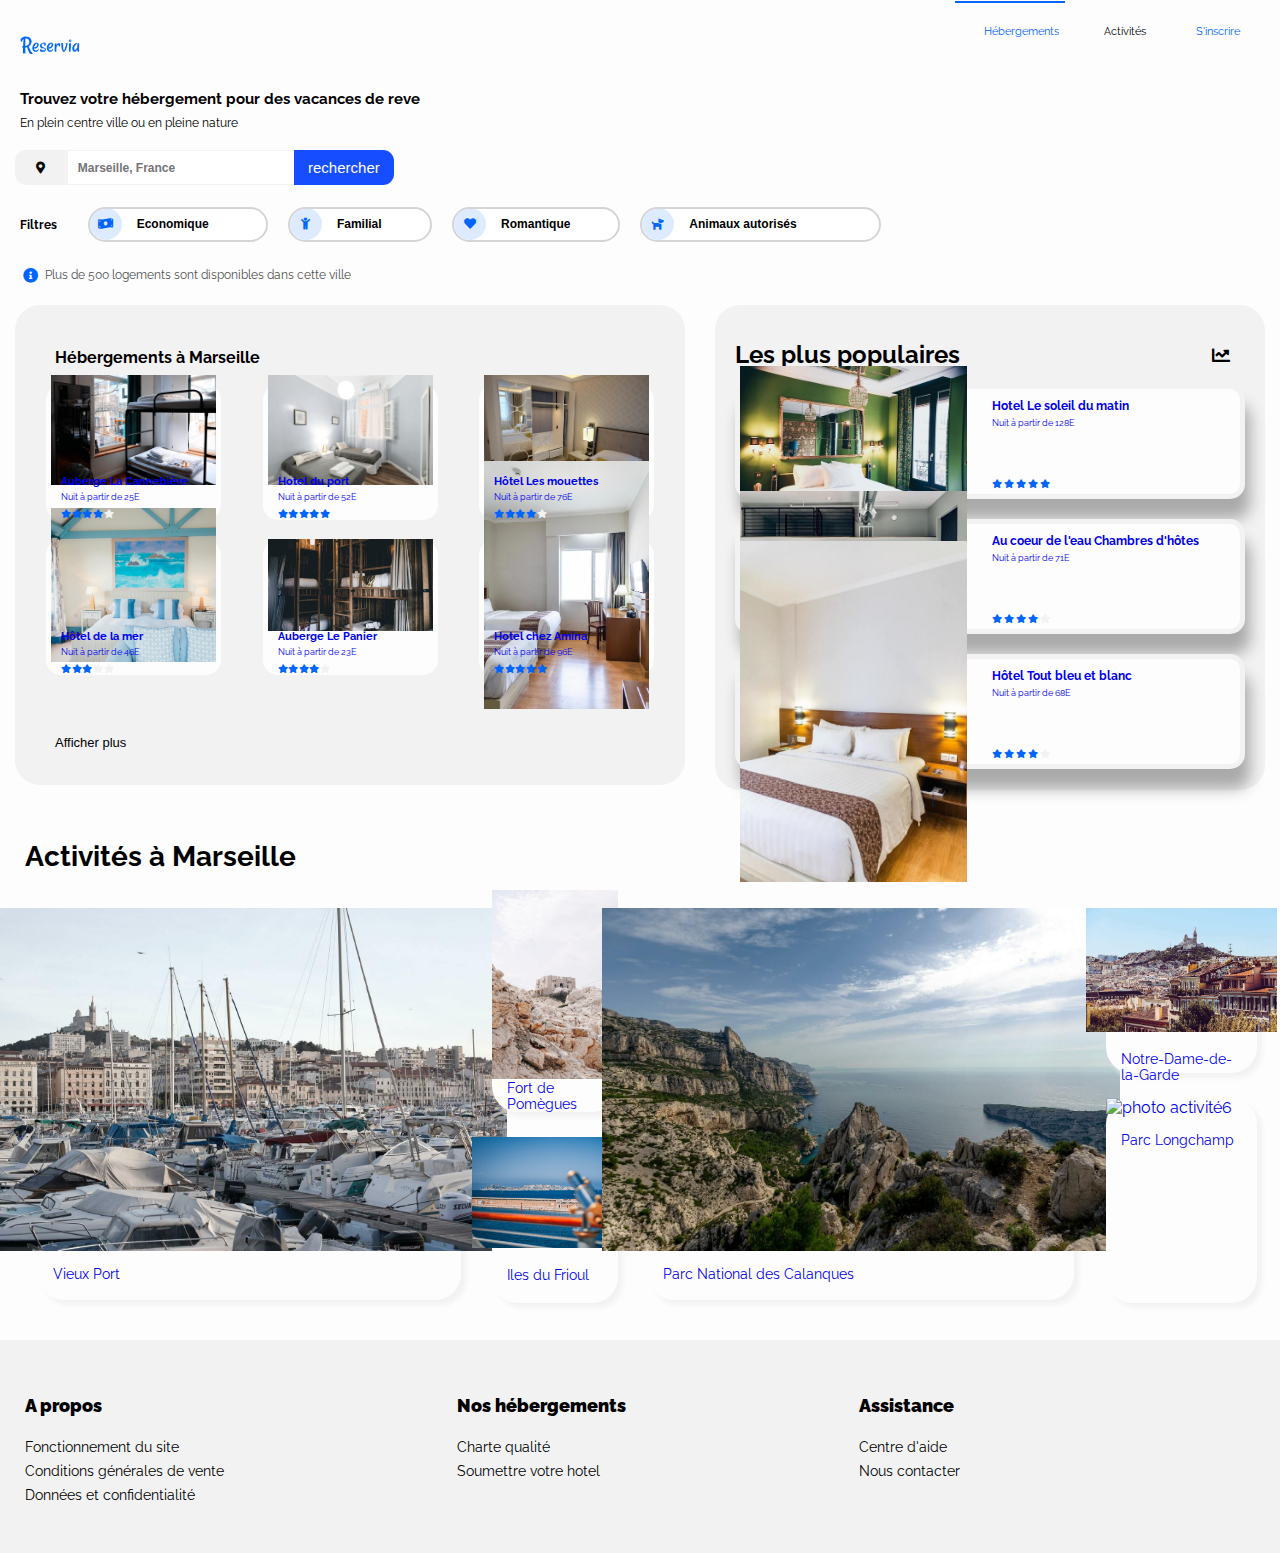
==== index.html @ 6c0f7eff "hebergementweb v2" ====
<!DOCTYPE html>
<html lang="en">
<head>
    <meta charset="UTF-8">
    <meta http-equiv="X-UA-Compatible" content="IE=edge">
    <meta name="viewport" content="width=device-width, initial-scale=1.0">
    <link rel="stylesheet" href="style.css">
    <link rel="stylesheet" href="https://use.fontawesome.com/releases/v5.15.3/css/all.css">
    <title>P2 hebergementweb maquette Reservia</title>
</head>



<body>

    <!--GLOBAL CONTAINER-->
    <div class="container">

        <!--HEADER SECTION-->
        <header>
            <img src="P2_01_liengithub/images/logo/Reservia@3x.png" alt="logo">
                <a class="hébergements" href="#Hébergements">Hébergements
                </a>
                <a class="activités" href="#Activités">Activités</a>
                <a  class="inscription" href="#">S'inscrire
                </a>
            <div class="bar">
            </div>
            <div class="bar-position">
            </div>
        </header>


        <!--LOCATION SECTION-->
        <section>
            <div class="localisation">
                <h1>Trouvez votre hébergement pour des vacances de reve
                </h1>
                <p>En plein centre ville ou en pleine nature
                </p>
                <div class="city-zone">
                    <div class="icone">
                       <i class="fas fa-map-marker-alt">
                    </i> 
                    </div>
                    <div class="input-zone">
                        <input type="text" placeholder="Marseille, France">
                            <button
                            class="search">
                                <i class="fas fa-search"></i> <span>rechercher</span>   
                            </button>
                    </div>
                        
                </div>
            </div>
        </section>

        <!--FILTRES SECTION-->
        <section class="filtres-box">
            <div class="filtres-titre">
                <h1>Filtres</h1>
            </div>
            
                <div class="filtres">
                    
                        <button class="eco">
                            <i class="fas fa-money-bill-wave">  
                            </i>
                            <span>Economique </span>
                            
                            
                         </button> 


                        <button class="fam">
                            <i class="fas fa-child"></i>
                            <span>Familial</span>
                        </button>  


                        <button class="rom">
                            <i class="fas fa-heart"></i>
                            <span>Romantique</span> 
                            
                        </button> 
                    

                        <button class="pets">
                            <i class="fas fa-dog"></i>
                            <span>Animaux autorisés</span>  
                        </button> 
                   
                </div>
        </section>


        <!--INFO SECTION-->
        <div class="information">
            <div class="icone-info">
                <i class="fas fa-info-circle">
                </i>
            </div>
            <div class="text-info">
                 <p class="info">
                    Plus de 500 logements sont disponibles dans cette ville
                </p> 
            </div>
        </div>
        

<section id="responsive-bloc">


       

            <!--MOST POPULAR CONTAINER-->
            <div class="pop">
                <div class="titrepop">
                    <h1>Les plus populaires
                    </h1>
                        <i class="fas fa-chart-line">
                        </i>
                </div>
                
                <!--FIRST CARD MOST POPULAR-->
                 <a href="#">
                     <div class="boxes-pop">
                        <!--IMAGE PART-->
                        <div class="img-pop">
                            <img src="P2_01_liengithub/images/hebergements/4_small/emile-guillemot-Bj_rcSC5XfE-unsplash.jpg" alt="photo chambre">
                        </div>
                        
                            <!--DESCRIPTION PART-->
                            <div class="infhotel">
                                <h2>Hotel Le soleil du matin
                                </h2>
                                    <p>Nuit à partir de 128E
                                    </p>
                                        <div class="stars">
                                            <i class="fas fa-star"></i>
                                            <i class="fas fa-star"></i>
                                            <i class="fas fa-star"></i>
                                            <i class="fas fa-star"></i>
                                            <i class="fas fa-star"></i>
                                        </div>
                            </div>
                   </div> 
                </a>


                <!--SECOND CARD MOST POPULAR-->
                <a href="#">
                    <div class="boxes-pop">
                        <div class="img-pop">
                            <img src="P2_01_liengithub/images/hebergements/4_small/aw-creative-VGs8z60yT2c-unsplash.jpg" alt="photo chambre2">
                        </div>
                        
                            <div class="infhotel">
                                <h2>Au coeur de l'eau Chambres d'hôtes
                                </h2>
                                    <p>Nuit à partir de 71E
                                    </p>
                                        <div class="stars">
                                            <i class="fas fa-star"></i>
                                            <i class="fas fa-star"></i>
                                            <i class="fas fa-star"></i>
                                            <i class="fas fa-star"></i>
                                            <i class="fas fa-star star-grey"></i>
                                        </div>
                            </div>
                    </div>
                </a>

                <!--THIRD CARD MOST POPULAR-->
                <a href="#">
                    <div class="boxes-pop">
                        <div class="img-pop">
                            <img src="P2_01_liengithub/images/hebergements/4_small/febrian-zakaria-sjvU0THccQA-unsplash.jpg" alt="photo chambre3 ">
                        </div>
                        
                            <div class="infhotel">
                                <h2>Hôtel Tout bleu et blanc
                                </h2>
                                    <p>Nuit à partir de 68E
                                    </p>
                                        <div class="stars">
                                            <i class="fas fa-star"></i>
                                            <i class="fas fa-star"></i>
                                            <i class="fas fa-star"></i>
                                            <i class="fas fa-star"></i>
                                            <i class="fas fa-star star-grey"></i>
                                        </div>
                            </div>
                    </div>
                </a>

            </div>
       
        <!--END MOST POPULAR-->



        <!--MARSEILLE HOSTING PART-->
        <section id="Hébergements">

            
            <!--MARSEILLE HOSTING CONTAINER-->
            <div class="heberg-container">
                 <h2 class="titre-heberg-mars">
                    Hébergements à Marseille</h2>
                
                <div class="first-line-boxes">
                    <!--FIRST MARSEILLE HOSTING CARD-->
                    <a href="#">
                        <div class="card-heberg">
                            <div class="box-heberg-img">
                                <img src="P2_01_liengithub/images/hebergements/3_medium/marcus-loke-WQJvWU_HZFo-unsplash.jpg" alt="photo heberg1">
                            </div>
                            
                                <!--DESCRIPTION PART BOTTOM -->
                                <div class="infheberg">
                                    <h2>Auberge La Cannebière
                                    </h2>
                                        <p>Nuit à partir de 25E
                                        </p>
                                            <div class="stars2">
                                                <i class="fas fa-star"></i>
                                                <i class="fas fa-star"></i>
                                                <i class="fas fa-star"></i>
                                                <i class="fas fa-star"></i>
                                                <i class="fas fa-star star-grey"></i>
                                            </div>
                                </div>
                        </div>
                    </a>



                    <!--SECOND MARSEILLE HOSTING CARD-->
                    <a href="#">
                        <div class="card-heberg">
                            <div class="box-heberg-img">
                                <img src="P2_01_liengithub/images/hebergements/3_medium/fred-kleber-gTbaxaVLvsg-unsplash.jpg" alt="photo heberg2">
                            </div>
                            
                                <!--DESCRIPTION PART BOTTOM-->
                                <div class="infheberg">
                                    <h2>Hotel du port
                                    </h2>
                                        <p>Nuit à partir de 52E
                                        </p>
                                            <div class="stars2">
                                                <i class="fas fa-star"></i>
                                                <i class="fas fa-star"></i>
                                                <i class="fas fa-star"></i>
                                                <i class="fas fa-star"></i>
                                                <i class="fas fa-star"></i>
                                            </div>
                                </div>
                        </div> 
                    </a>

                    <!--THIRD MARSEILLE HOSTING CARD-->
                    <a href="#">
                        <div class="card-heberg">
                            <div class="box-heberg-img">
                                <img src="P2_01_liengithub/images/hebergements/3_medium/reisetopia-B8WIgxA_PFU-unsplash.jpg" alt="photo haberg3 ">
                            </div>
                            
                                <!--DESCRIPTION PART BOTTOM-->
                                <div class="infheberg">
                                    <h2>Hôtel Les mouettes
                                    </h2>
                                        <p>Nuit à partir de 76E
                                        </p>
                                            <div class="stars2">
                                                <i class="fas fa-star"></i>
                                                <i class="fas fa-star"></i>
                                                <i class="fas fa-star"></i>
                                                <i class="fas fa-star"></i>
                                                <i class="fas fa-star star-grey"></i>
                                            </div>
                                </div>
                        </div> 
                    </a> 
                </div>
                <!--end first line boxes-->
                



                <div class="second-line-boxes">
                    <!--FOURTH MARSEILLE HOSTING CARD-->
                    <a href="#">
                        <div class="card-heberg">
                            <div class="box-heberg-img">
                                <img src="P2_01_liengithub/images/hebergements/3_medium/annie-spratt-Eg1qcIitAuA-unsplash.jpg" alt="photo heberg4 ">
                            </div>
                            
                                <!--DESCRIPTION PART BOTTOM-->
                                <div class="infheberg">
                                    <h2>Hôtel de la mer
                                    </h2>
                                        <p>Nuit à partir de 46E
                                        </p>
                                            <div class="stars2">
                                                <i class="fas fa-star"></i>
                                                <i class="fas fa-star"></i>
                                                <i class="fas fa-star"></i>
                                                <i class="fas fa-star star-grey"></i>
                                                <i class="fas fa-star star-grey"></i>
                                            </div>
                                </div>
                        </div>
                    </a>

                    <!--FIFTH MARSEILLE HOSTING CARD-->
                    <a href="#">
                        <div class="card-heberg">
                            <div class="box-heberg-img">
                                <img src="P2_01_liengithub/images/hebergements/3_medium/nicate-lee-kT-ZyaiwBe0-unsplash.jpg" alt="photo heberg5 ">
                            </div>
                        
                            <!--DESCRIPTION PART BOTTOM-->
                            <div class="infheberg">
                                <h2>Auberge Le Panier
                                </h2>
                                    <p>Nuit à partir de 23E
                                    </p>
                                        <div class="stars2">
                                            <i class="fas fa-star"></i>
                                            <i class="fas fa-star"></i>
                                            <i class="fas fa-star"></i>
                                            <i class="fas fa-star"></i>
                                            <i class="fas fa-star star-grey"></i>
                                        </div>
                            </div>
                        </div>
                    </a>

                    <!--SIXTH MARSEILLE HOSTING CARD-->
                    <a href="#">
                        <div class="card-heberg">
                            <div class="box-heberg-img">
                                <img src="P2_01_liengithub/images/hebergements/3_medium/febrian-zakaria-M6S1WvfW68A-unsplash.jpg" alt="photo heberg6 ">
                            </div>
                        
                            <!--DESCRIPTION PART BOTTOM-->
                            <div class="infheberg">
                                <h2>Hotel chez Amina
                                </h2>
                                    <p>Nuit à partir de 96E
                                    </p>
                                        <div class="stars2">
                                            <i class="fas fa-star"></i>
                                            <i class="fas fa-star"></i>
                                            <i class="fas fa-star"></i>
                                            <i class="fas fa-star"></i>
                                            <i class="fas fa-star"></i>
                                        </div>
                            </div>
                        </div>
                    </a>
                </div>
                
            </div>
        </section>
        <!--END MARSEILLE HOSTING PART-->

    </section>

        <button class="afficher-plus">Afficher plus</button>






        <!--MARSEILLE ACTIVITIES PART-->
        <section id="Activités">

            <!--MARSEILLE ACTIVITIES CONTAINER-->
            <div class="activité-container">
                <div class="activité-titre">
                    <h1>Activités à Marseille</h1>
                </div>

                <div class="responsive-activités-principale">
                    <!--FIRST ACTIVITY CARD-->
                    <a href="#">
                        <div class="card-activité vieux-port">
                            <div class="img-activité">
                                <img src="P2_01_liengithub/images/activites/3_medium/reno-laithienne-QUgJhdY5Fyk-unsplash.jpg" alt="photo activite1 "> 
                            </div>
                            <!--TITRE BOTTOM BOX-->
                            <div class="activité-descr">
                                <p>Vieux Port
                                </p>
                            </div>
                        </div>
                    </a>

                    <div class="responsive-activites-duo">
                            <!--SECOND ACTIVITY CARD-->
                            <a href="#">
                                <div class="card-activité fort">
                                    <div class="img-activité">
                                        <img src="P2_01_liengithub/images/activites/3_medium/paul-hermann-QFTrLdQIRhI-unsplash.jpg" alt="photo activité2 "> 
                                            <div class="activité-descr">
                                                <!--TITRE BOTTOM BOX-->
                                                <p>Fort de Pomègues
                                                </p>
                                            </div>
                                    </div>
                                    
                                </div>
                            </a>

                            <!--THIRD ACTIVITY CARD-->
                            <a href="#">
                                <div class="card-activité iles">
                                    <div class="img-activité">
                                        <img src="P2_01_liengithub/images/activites/3_medium/kevin-hikari-rV_Qd1l-VXg-unsplash.jpg" alt="photo activité3 ">
                                            <div class="activité-descr">
                                             <!--TITRE BOTTOM BOX-->
                                                <p>Iles du Frioul
                                                </p>
                                            </div> 
                                    </div>
                                </div>
                            </a>   
                            
                    </div>


                     

                     <!--FOURTH ACTIVITY CARD-->
                     <a href="#">
                        <div class="card-activité parc">
                            <div class="img-activité">
                                <img src="P2_01_liengithub/images/activites/3_medium/kilyan-sockalingum-NR8-cBCN3aI-unsplash.jpg" alt="photo activité4 "> 
                            </div>
                            <!--TITRE BOTTOM BOX-->
                            <div class="activité-descr">
                                <p>Parc National des Calanques
                                </p>
                            </div>
                        </div>
                    </a>


                    <div class="responsive-activites-duo-b">
                        <!--FIFTH ACTIVITY CARD-->
                        <a href="#">
                            <div class="card-activité notre">
                                <div class="img-activité">
                                    <img src="P2_01_liengithub/images/activites/3_medium/florian-wehde-xW9e8gdotxI-unsplash.jpg" alt="photo activité5 "> 
                                    <div class="activité-descr">
                                    <!--TITRE BOTTOM BOX-->
                                    <p>Notre-Dame-de-la-Garde
                                    </p>
                                    </div>
                                </div>
                            </div>
                        </a>

                        <!--SIXTH ACTIVITY CARD-->
                        <a href="#">
                            <div class="card-activité parc-lon">
                                <div class="img-activité">
                                    <img src="P2_01_liengithub/
                                    images/activites/3_medium/lena-paulin-wH2-EJoDcV0-unsplash.jpg" alt="photo activité6 "> 
                                    <div class="activité-descr">
                                    <!--TITRE BOTTOM BOX-->
                                    <p>Parc Longchamp
                                    </p>
                                    </div>
                                </div>
                            </div>
                        </a>

                    </div>

                     
                </div>
                    

            </div>
        
        </section>





       <footer>
           <div class="foot-band">
               <section class="foot">
               <div class="a-propos">
                   <h2><strong>A propos</strong> </h2>
                   <p>Fonctionnement du site</p>
                   <p>Conditions générales de vente</p>
                   <p>Données et confidentialité</p>
               </div>
            </section>
            <section class="foot" >
               <div class="nos-hebergements">
                    <h2><strong>Nos hébergements</strong> </h2>
                    <p>Charte qualité</p>
                    <p>Soumettre votre hotel</p>
                </div>
            </section>
            <section class="foot">
                <div class="assistance">
                    <h2><strong>Assistance</strong> </h2>
                    <p>Centre d'aide</p>
                    <p>Nous contacter</p>
                </div>
            </section>
           </div>
           
       </footer>



    </div>
    

    
</body>
</html>
---- style.css ----
@import url('https://fonts.googleapis.com/css2?family=Raleway:wght@600&display=swap');



/*..............................................*/
/*...iphone8 version*/
/*...GENERAL RULES PART*/



*{
    margin: 0px;
    padding: 0px;
    box-sizing: border-box;
    overflow: visible;
}








/*...............................................*/
/*...BODY RULES PART*/




body{
    font-family: "Raleway", Arial, Helvetica, sans-serif;
    background-color: #fdfdfd;
}






/*..............................................*/
/*...CONTAINER RULES PART*/




.container{
    display: flex;
    flex-direction: column;
    background-color:#fdfdfd ;
    width:100%;
    height: 100vh;
    margin: 0px auto;;
}



a{
    text-decoration: none;
}


/*..............................................*/
/*...HEADER RULES PART*/




header{
    /*background-color: coral;*/
    /*display: flex;*/
    background-color: #fdfdfd;
    display: grid;
    grid-template-columns: 2fr 2fr;
    grid-template-rows: 1fr;
    width: 100%;
    height: 180px;
    justify-content: space-between;
    align-items: center;
    padding: 0px 0px 30px 10px;
    position: relative;
}





/*Ordering the header elements*/

header .hébergements{
    order: 3;
    }

header .activités{
    order: 4;
    }






/*.............*/
/* Header bar*/
.bar{
    position: absolute;
    top: 90%;
    width: 100%;
    height: 3px;
    background-color:#F2F2F2;
}




.bar-position{
    position: absolute;
    top: 90%;
    width: 50%;
    height: 3px;
    background-color:#0065FC;
    z-index: 100;
}



/*.......................*/
/*...Header images rules*/

header img{
    width: 116px;
    padding-left: 10px;
}




/*............................*/
/*...Header suscription rules*/

header .inscription{
    text-decoration: none;
    color: #0065FC;
    font-size: 17px;
    /*background-color: darkgreen;*/
    justify-self: end;
    padding-right: 10px;
}







/*.................*/
/*...Hosting rules*/

header .hébergements{
    /*background-color: crimson;*/
    text-decoration: none;
    color: #0065FC;
    font-size: 17px;
    position: relative;
    overflow: hidden;
    text-align: center;
}






/*.....................*/
/*...Activités rules*/

header .activités{
    /*background-color: darkgreen;*/
    text-decoration: none;
    color: black;
    font-size: 17px;
    text-align: center;
}




/*Header activités hover */
header .activités:hover~.bar-position{
    transform: translateX(100%);  
}









/*..................................................*/
/*...TEXT LOCALISATION PART*/



.localisation{
    /*background-color: blueviolet;*/
    width: 100%;
    height: 163px;
    width: 90%;
    margin: 0px auto;
}



.localisation h1{
    font-size: 25px;
    font-weight: bold;
    margin: 15px auto 0px 5px;
}



.localisation p{
    font-size: 17px;
    margin: 8px auto 0px 5px;
}





/*...............................................*/
/*...INPUT-ZONE LOCALISATION PART*/ 


.city-zone{
    /*background-color: gold;*/
    display: flex;
    position: relative;
    width: 100%;
    margin: 30px auto;
}




.icone{
    background-color:#F2F2F2;
    width: 60px;
    height: 55px;
    border-radius: 13px 0 0 13px;
    color: rgb(10, 10, 10);
    display: flex;
    justify-content: center;
    align-items: center;
    font-size: 13px;
}




.icone i{
    font-size: 20px;
}






.input-zone{
    width:100%;
}



.input-zone input{
    background-color: white;
    width: 100%;
    height: 55px;
    border: 1px solid #F2F2F2 ;
    font-size: 16px;
    border-radius: 0px 17px 17px 0px;
    font-weight: bold;
    color: black;
    padding-left: 10px;

}



input:focus {
    outline: 3px solid transparent;
}




.input-zone .search{
    position: absolute;
    top: 0;
    right: 0;
    width: 55px;
    height: 55px;
    color: white;
    border: 0px;
    background-color:#154DFF;
    border-radius: 15px;
    font-size: 1.2em;
}





.input-zone span{
    display:none;
}




/*............................................*/
/*...FILTRES PART*/


/*Filtres general box*/

.filtres{
    /*background-color: hotpink;*/
    display: flex;
    flex-direction: row;
    flex-wrap: wrap;
    width: 95%;
    height: 190px;
    margin: 15px auto;
    margin-bottom: 20px;
}






.filtres-titre h1{
    /*background-color: firebrick*/
    padding-left: 17px;
    padding-top: 18px; 
    margin-top: 35px;
    padding-bottom: 4px;
    font-size: 20px;
    font-weight: bold;
}



.filtres button:hover{
    background-color: rgb(38, 109, 114);
    color: white;
}






/*Filtres icones*/

.filtres i{
    background-color: #DEEBFF;
    color: #0065FC;
    border-radius: 25px;
    width: 43px;
    height: 43px;
    display: flex;
    justify-content: center;
    align-items: center;
    font-size: 12px;
}




/*Filtres buttons*/

.eco, .fam, .rom, .pets{
    background-color: white;
    display: flex;
    align-items: center;
    overflow: hidden;
    border: 2px solid #d6d5d5;
    font-weight: bold;
    height: 47px;
    border-radius: 25px;
    font-size: 16px;
}




.eco{
    width: 50%;
}


.eco span{
    /*color: red;*/
    padding-left: 15px;
}


.fam{
    width: 40%;
}

.fam span{
    padding-left: 15px;
}


.rom{
    width: 45%;
}



.rom span{
    padding-left: 15px;
}



.pets{
    width: 60%;
}


.pets span{
    padding-left: 15px;
}





/*Filtres paragraphs*/

.eco h3,.fam h3,.rom h3,.pets h3{
    padding-left: 10px;
}





/*...........................................*/
/*...INFO PART*/


.information{
    /*background-color: rosybrown;*/
    display:flex;
    height: 50px;
    width: 95%;
    margin: 5px auto 20px auto;
}


.icone-info{
    /*background-color: skyblue;*/
    width: 30px;
    height: 50px;
    display: flex;
    align-items: flex-start;
    justify-content: center;
    
}


.icone-info i{
    color:#0065FC;
    font-size: 25px;

}



.text-info{
    /*background-color: green;*/
    height: 50px;

}


.text-info p{
    font-size: 17px;
    opacity: 0.7;
}







/*.............................................*/
/*...MOST POPULARS PART*/




/*Most popular container*/

.pop{
    /*background-color: hotpink;*/
    background-color: #F2F2F2 ;
    height: 615px;
    width: 100%;
    margin: 0px;
    padding: 15px;

}



/*Most popular title*/

.titrepop{
    /*background-color:#971c1c ;*/
    display:flex;
    justify-content: space-between;
    padding: 35px 0px 5px 10px;
    font-weight: bold;
    font-size: 14px;
}



.titrepop i{
    /*background-color: rgb(128, 0, 64);*/
    display:flex;
    align-items: center;
    justify-content: center;
    font-size: 26px;
}



/*Most popular descriptions general rules*/


.boxes-pop{
    border: 5px solid #F2F2F2;
    background-color:#fdfdfd ;
    display: flex;
    justify-content: space-between;
    height: 155px;
    border-radius: 15px;
    box-shadow: 5px 20px 15px rgba(0, 0, 0, 0.3);
    margin: 8px auto 0px auto;
    width: 100%;
}




.img-pop{
    /*background-color: rgb(10, 10, 10);
    padding: 5px;*/
    height: 100%;
}




.img-pop img{
    /*background-color: turquoise;*/
    border-radius: 8px 0px 0px 8px;
    width:140px;
    height: 100%;
    object-fit: fill;
}




.infhotel {
    /*background-color: red;*/
    padding: 10px 0px 0px 10px;
    margin-left: 15px;
    margin-right: 25px;
    width: 100%;
    display: flex;
    flex-direction: column;
    text-align: start;
    justify-content: flex-start;
    position: relative;
}




.infhotel h2{
    font-size: 14px;
    font-weight: bold;
}





.infhotel p{
    font-size: 13px;
    padding-top: 5px;
}





.stars{
    /*background-color: rgb(44, 8, 44);*/
    display: flex;
    width: 50%;
    position: absolute;
    justify-content: space-between;
    margin-top: 100px;
}




.stars i{
    /*background-color: forestgreen;*/
    position: relative;
    font-size: 12px;
    color: #0065FC;
    
}




i.star-grey{
    color: #F2F2F2 ;
}







/*.............................................*/
/*...MARSEILLE HOSTING PART*/



/*Marseille hosting container*/

.heberg-container{
    background-color: #fdfcfc ;
    height: 1480px;
    padding-top: 40px;
    margin: 0px 15px;
}



/*Marseille hosting title*/

.titre-heberg-mars {
    /*background-color:#971c1c ;*/
    font-size: 18px;
    font-weight: bold;
    display:flex;
    justify-content: space-between;
    padding: 12px 0px 15px 0px;
}



/*Marseille hosting container cards*/

.card-heberg{
    /*background-color: red;*/
    background-color:#fdfdfd ;
    display: flex;
    flex-direction: column;
    box-shadow: 5px 5px 5px #F2F2F2;
    height: 215px;
    margin-top: 15px;
    /*margin-bottom: 8px;*/
    border-radius: 26px;
    /*padding: 5px;*/
}




.box-heberg-img{
    /*background-color: rgb(83, 21, 199);*/
    height: 120px;
}




.box-heberg-img img{
    /*background-color: salmon;
    padding: 5px;*/
    border-radius: 21px 21px 0px 0px;
    object-fit: cover;
    width: 100%;
    height: 100%;
}




/*Marseille hosting description part bottom*/

.infheberg {
    /*background-color: red;*/
    /*padding: 10px 0px 0px 20px;*/
    width: 100%;
    display: flex;
    flex-direction: column;
    text-align: start;
    justify-content: flex-start;
    position: relative;
    padding: 10px;
}




.card-heberg h2{
    font-size: 16px;
    font-weight: bold;
}




.card-heberg p{
    font-size: 14px;
}




.stars2{
    /*background-color: violet;*/
   
    display: flex;
    width: 20%;
    position: absolute;
    justify-content: space-between;
    margin-top: 55px;
}




.stars2 i{
    font-size: 12px;
    color: #0065FC;
}




i.star-grey{
    color: #F2F2F2 ;
}





/*.............................................*/
/*...AFFICHER PLUS PART*/




.afficher-plus{
    font-size: 17px;
    text-align: start;
    padding-left: 20px;
    margin-top: 25px;
    background-color: transparent;
    border: 0;
}






/*..............................................*/
/*...ACTIVITIES PART*/




/*Activité container*/


.activité-container{
    /*background-color: black;*/
    width: 100%;
    height: auto;
    padding: 0px 15px 20px 15px;
}




.activité-titre{
    /*background-color: coral;*/
    margin: 35px 0px 30px 10px;
    font-size: 14px;
}



.card-activité{
     /*background-color: red;*/
     /*padding: 5px;*/
     /*margin-bottom: 8px;*/
     background-color:#fdfdfd ;
     display: flex;
     flex-direction: column;
     height: 197px;
     margin-top: 5px;
     margin-bottom: 20px;
     border-radius: 26px;
     box-shadow: 5px 5px 5px #F2F2F2;
}




.img-activité{
    /*background-color: turquoise;*/
    height:132px ;
}




.img-activité img{
    border-radius: 21px 21px 0px 0px;
    object-fit: cover;
    width: 100%;
    height: 100%;
}




.activité-descr{
    /*background-color: teal;*/
    height: 50px;
    padding:15px;
}








/*.........................................*/
/*...FOOTER PART*/




footer{
    background-color: #F2F2F2;
    display: flex;
    flex-direction: column;
    padding-top: 50px;
    padding-left: 20px;
}



/*Divs inside footer*/

.a-propos, .nos-hebergements, .assistance{
    margin: 0px 0px 45px 0px;
}





.a-propos h2, .nos-hebergements h2, .assistance h2{
    font-size: 18px;
    margin-bottom: 15px;
}





footer p{
    font-size: 14px;
    padding-top: 8px;
}















/*.........................................*/
/*...MEDIA QUERIES PART*/




/*...MEDIA QUERIES TABLET PART*/




@media screen and (min-width:721px) and (max-width:1056px)  {
   
    .localisation{
        /*background-color: lawngreen;*/
        width: 70%;
        height: auto;
        text-align: center;
        display: flex;
        flex-direction: column;
        justify-content: center;
        margin: 0 auto;
    }
   


    .localisation p{
        margin: 0 auto;
        color: rgb(38, 49, 53);
        opacity: 0.5;
        font-size: 11px;
    }



    .icone{
        background-color: rgb(44, 44, 211);
    }



    .input-zone input{
        border: 1px solid rgb(80, 79, 79);
        position: relative;
    }



    .input-zone .search{
        background-color: rgb(163, 6, 6);
        width: 180px;
    }


/*
    .input-zone .search::after{
        content: " search";
        color: rgb(240, 245, 241);
        opacity: 0.6;
        font-size: 16px;
    }
*/


    .search i{
        display: none;
    }



    .search span{
        display: block;
        color: white;
        font-size: 15px;
    }

 }







 @media screen and (min-width:721px) and (max-width:1056px)  {
    .information i{
        font-size: 12px;
    }



    .information p{
        font-size: 11px;
    }
 }








 @media screen and (min-width:721px) and (max-width:1056px)  {
    .filtres-box{
        /*background-color: indigo;*/
        text-align: center;   
    }


    .filtres{
        /*background-color: lawngreen;*/
        display: flex;
        flex-direction: column;
        justify-content: center;
        align-items: center;   
    }


    .filtres button{
        width: 300px;
    }


    .filtres button:hover{
        /*background-color: rgb(56, 56, 173);*/
        width: 400px;
        
    }


    .filtres span{
        /*background-color: rgb(163, 6, 6);*/
        margin: auto;
        padding-right: 50px;
        opacity: 0.7;
    }
    

    .filtres i{
        height: 50px;
        width: 50px;
    }

 }




 @media screen and (min-width:721px) and (max-width:1056px)  {
    .titrepop{
        /*background: chartreuse;*/
        display: flex;
        justify-content: center;
        padding: 5px;
    }



    .titrepop i{
        /*background-color: cornflowerblue;*/
        margin-left: 10px;
    }


    .boxes-pop{
        /*background-color: palevioletred;*/
        width: 50%;
        margin: 5px auto;
     }

 }







 

 @media screen and (min-width:721px) and (max-width:1056px)  {
    .heberg-container{
        /*background-color: darkgreen;*/
        width: 90%;
        height: auto;
        margin: 0 auto;
        display: flex;
        flex-direction: column;
        justify-content: center;
    }



    .titre-heberg-mars{
        /*background-color: darkslateblue;*/
        margin: 0 auto;
        font-size: 20px;
    }




    .card-heberg{
        /*background-color: purple;*/
        width: 599px;
        margin: 7px auto;
    }


    .card-heberg img{
        height: 200px;
        padding: 5px 25px 25px 25px;
        border-radius: 50px;
        object-fit: cover;
    }



    .infheberg{
        /*background-color: deeppink;*/
        text-align: center;
        background-color: rgb(31, 30, 30);
        
        opacity: 0.7;
        width: 150px;
        margin: 0 auto;
    }



    .infheberg h2{
        color: rgb(240, 236, 236);
        opacity: 1;
        font-size: 10px;
    }


    .infheberg p{
        color: rgb(240, 236, 236);
        opacity: 1;
        font-size: 9px;
}



    .stars2{
        /*background-color: gold;*/
        width: 100%;
        display: block;
        position: relative;
        margin-top: 20px;
    }

 }





 @media screen and (min-width:721px) and (max-width:1056px)  {
    .afficher-plus{
        /*background-color: rgb(159, 88, 209);*/
        padding-top: 0px;
        padding-bottom: 45px;
        padding-left: 0px;
        margin: 0 auto;
        font-size: 12px;
        opacity: 0.8;
    }

 }




 @media screen and (min-width:721px) and (max-width:1056px)  {
    .activité-container{
        /*background-color: midnightblue;*/
        width: 100%;
        margin: 0px auto 10px ;
        text-align: center;
        border: 1px solid black;
        border-radius: 15px;
        box-shadow: 2px 5px 2px rgb(10, 10, 10);
    }

 }


    
 @media screen and (min-width:721px) and (max-width:1056px)  {
    .responsive-activités-principale{
        /*background-color: palevioletred;*/
        display: flex;
        flex-direction: row;
        flex-wrap: wrap;
        width: 100%;
        justify-content: center;
        
    }
 }





 @media screen and (min-width:721px) and (max-width:1056px)  {

    .responsive-activites-duo{
        display: flex;
    }

 }


 @media screen and (min-width:721px) and (max-width:1056px)  {
    .responsive-activites-duo-b{
        display: flex;
    }

 }





 @media screen and (min-width:721px) and (max-width:1056px)  {
    .card-activité, .card-activité-iles{
        /*background-color: olive;*/
        border-radius: 100px;
        width: 200px;
        height: 200px;
        margin: 10px;
    }


    



    .card-activité:hover{
        /*background-color: olive;*/
        width: 205px;
        height: 205px;
        box-shadow: 5px 7px 5px rgb(10, 10, 10);
    }



    .card-activité.parc{
        /*background-color: rgb(128, 41, 0);*/
        border-radius: 100px;
        height: 200px;
        margin: 10px;
    }


    .card-activité.vieux-port{
        /*background-color: rgb(0, 128, 111);*/
        border-radius: 100px;
        height: 200px;
        margin: 10px;
    }



    .card-activité img{
        border-radius: 100px 100px 20px 20px;
    }


    .card-activité-iles img{
        border-radius: 100px 100px 20px 20px;
    }


 }
    





 @media screen and (min-width:721px) and (max-width:1056px)  {
    .foot-band{
        display: flex;
        flex-direction: row;
        justify-content: space-evenly;
        padding-right: 65px;
    }

}














/*..............................................*/
/*...MEDIA QUERIES PART*/

/*...DESKTOP PART min-width:700px*/




/*...GENERAL RULES*/







@media screen and (min-width:1056px) {
    header .activités, header .hébergements, header .inscription{
    /*background-color: lawngreen;*/
    padding: 0px;
    font-size: 7px;
    }
}



/*...HEADER PART*/


@media screen and (min-width:1056px) {
    header{
       /* background-color: sandybrown;*/
        display: flex;
        padding: 17px 0px 30px 0px;
        justify-content: flex-end;
    }

    header img{
        width: 70px;
        margin-right: auto;
        margin-left: 10px;
        transform: translateY(50%);
    }

    header .inscription{
        /*background-color: indigo;*/
        margin-right: 15px;
    }


    header .hébergements{
       /*background-color: rgb(26, 36, 26); */
       margin-right: 45px;
       font-size: 11px;
    }

    header .activités{
        margin-right: 50px;
        font-size: 11px;
    }


    header .inscription{
        margin-right: 40px;
        font-size: 11px;
    }


    header .bar{
        /*background-color: rgb(225, 65, 126);*/
        background-color:#fdfdfd ;
        top: 1px;
        right: 125px;
        width: 200px;
        height: 2px;
    }


    header .bar-position{
        top: 1px;
        right: 215px;
        width: 110px;
        height: 2px;
    }


    header .activités:hover~.bar-position{
        transform: translateX(-70%);

    }


    header .activités:hover~.bar-position{
        top: 1px;
        right: 105px;
        width: 50px;
    }


    header .hébergements{
        order: 1;
    }

    header .activités{
        order: 2;
    }

    header .inscription{
        order: 3;
     }

}




    
/*.....................................*/
/*...LOCALISATION PART*/




/*...DIV LOCALISATION*/

@media  screen and (min-width:1056px) {
    .localisation{
        /*background-color: blueviolet;*/
        width: 80%;
        height: 100px;
        padding: 0px;
        margin: 0px 15px;
    }


    .localisation h1{
        /*background-color:red ;*/
        font-size: 15px;
        font-weight: bold;
        margin: 15px auto 0px 5px;
    }


    .localisation p{
        /*background-color: rgb(38, 109, 114);*/
        font-size: 12px;
        margin: 8px auto 20px 5px;
    }

/*...(Input localisation)*/

    .city-zone{
        /*background-color: gold;*/
        display: flex;
        position: relative;
        width: 37%;
        height: 35px;
        margin: 0px auto 0px 0px ;
        padding-bottom: 0px;
        color: black;
    }



    .input-zone input{
        /*background-color: seagreen;*/
        width: 100%;
        height: 35px;
        font-size: 12px;
        border-radius: 0px 17px 17px 0px;
        font-weight: bold;
        color: black;
    }


    .input-zone .search{
        position: absolute;
        top: 0;
        right: 0;
        width: 100px;
        height: 35px;
        color: white;
        border: 0px;
        background-color:#154DFF;
        border-radius: 0px 11px 11px 0px;
        font-size: 1.2em;
    }



    .icone {
        height: 35px;
        border-radius: 11px 0px 0px 11px;
    } 


    .icone i{
        font-size: 12px;
    } 


    .search i{
        display: none;
    }



    .search span{
        display: block;
        color: white;
        font-size: 15px;
    }


}





/*............................................................*/
/*...FILTRES PART*/


/*...FILTRES BOX*/

@media  screen and (min-width:1056px) {
    .filtres-box{
        /*background-color: rgb(105, 255, 105);*/
        display: flex;
        flex-direction: row;
        align-items: center;
        padding-top: 0px;
        margin: 0px 0px 5px 15px;
    }


/*...FILTRES BUTTONS*/



    .filtres{
        /*background-color: hotpink;*/
        height: 38px;
        align-items: center;
    }


    .filtres-titre h1{
        /*background-color: coral;*/
        font-size: 12px;
        font-weight: bold;
        text-align: center;
        margin-top: 0px;
        padding-top: 0px;
        padding-left: 5px;
    }


    .eco, .fam, .rom, .pets{
        height: 35px;
        font-size: 12px;
        margin-left: 20px;
    }


    .eco{
        width: 15%;

    }


    .fam{
        width: 12%;
    }


    .rom{
        width: 14%;
    }


    .pets{
        width: 20%;
    }





    .filtres i{
        height: 32px;
        width: 32px;
    }


/*...PARAGRAPH INFORMATION*/

@media  screen and (min-width:1056px) {
   .information{
        /*background-color: rosybrown;*/
        height: 30px;
        margin: 0px 0px 7px 15px;
    }
 

    .text-info {
        /*background-color: darkslategray;*/
        height: 15px;
    }


    .text-info p{
        font-size: 12px;
        opacity: 0.7;
    }


    .icone-info i{
        font-size: 15px;
    }
}


   


/*........................................................*/
/*ORDERING THE RESPONSIVE BLOCS PART*/



/*...GENERAL CONTAINER*/

@media  screen and (min-width:1056px) {
    #responsive-bloc{
        /*background-color: coral;*/
        height: 460px;
        display: flex;
        flex-direction: row-reverse;
        justify-content: space-between;
        margin: 0px 15px 0px 15px;
    }
}


/*.....................................................*/
/*...RESPONSIVE POPULAR BLOC PART*/


@media  screen and (min-width:1056px) {
    .pop{
        /*background-color: rgb(156, 80, 255);*/
        /*width: 285px;*/
        height: 485px;
        display: flex;
        flex-direction: column;
        border-radius: 25px;
        padding: 25px 20px 20px 20px;
    }


    .titrepop{
        font-size: 12px;
        padding: 0px;
        margin: 10px 0px 5px 0px;
    }


    .titrepop i{
        font-size: 18px;
        padding-right: 15px;
    }


    .boxes-pop{
        /*background-color: hotpink;*/
        width: 100%;
        height: 115px;
        margin: 10px auto ;
        padding: 0px;
        }



    .img-pop{
        /*background-color: rgb(10, 10, 10);*/
       
        height: 100%;
        width: 100%;
        }



    .img-pop img{
        /*background-color: turquoise;*/
        border-radius: 8px 0px 0px 8px;
        width: 100%;
        height: 100%;
        object-fit: cover;
        }


    .infhotel h2{
        font-size: 12px
    }



    .infhotel p{
        font-size:9px;
    }



    .infhotel .stars {
        /*background-color: mediumseagreen;*/
        width: 58px;
        transform: translateY(-20px);
    }



    .infhotel .stars i{
        font-size: 9px;
    }

}








/*.....................................................*/
/*...RESPONSIVE HEBERGEMENTS A MARSEILLE PART*/


@media  screen and (min-width:1056px) {
   .heberg-container{
        /*background-color: darkred;*/
        background-color: #F2F2F2;
        width: 670px;
        height: 480px;
        flex-wrap: wrap;
        border-radius: 25px;
        padding: 15px ;
        margin: 0px 30px 0px 0px;
        /*display: flex;
        justify-content: space-evenly;*/
    } 



    .titre-heberg-mars{
        /*background-color: rgb(64, 195, 197);*/
        width: 90%;
        line-height: 5px;
        font-size: 16px;
        margin-left: 25px;
        padding-top: 35px;
    }

    }


/*...FIRST LINE BOXES*/

    .first-line-boxes{
        /*background-color: mediumblue;*/
        width: 95%;
        height: 150px;
        display: flex;
        justify-content: space-between;
        margin: 0 auto;
    }


/*...SECOND LINE BOXES*/

    .second-line-boxes{
        /*background-color: mediumblue;*/
        width: 95%;
        height: 150px;
        margin: 5px auto 0px auto;
        display: flex;
        justify-content: space-between;
    }



   


    .infheberg {
        /*background-color: lawngreen;*/
        padding: 0px 0px 0px 15px;
    }



    .card-heberg{
        /*background-color: crimson;*/
        width: 175px;
        height:  135px;
        border-radius: 15px;
        margin-top: 10px;
        /*margin: 0px 0px 15px 32px;*/
    }



    .box-heberg-img {
        /*background-color: indianred;*/
        height: 90px;
        width: 175px;
    }



    .box-heberg-img img {
        width: 100%;
        padding: 5px;
    }



    .infheberg h2{
        font-size: 11px;
        padding-bottom: 4px;
        font-weight: bold;
    }



    .infheberg p{
        font-size: 9px;
    }



    .stars2{
        /*background-color: violet;*/
        display: flex;
        width: 30%;
        position: absolute;
        justify-content: space-between;
        margin-top: 34px;
    }


    .stars2 i{
        font-size: 9px;
        color: #0065FC;
    }


    i.star-grey{
        color: #F2F2F2 ;
    }

}





/*...........................................*/
/*...AFFICHER PLUS INSCRIPTION*/


 @media  screen and (min-width:1056px) {
    .afficher-plus{
        transform: translateY(-55px) ;
        margin-left: 35px;
        font-size: 13px;
    }
 }
 




 /*............................................*/
 /*...ACTIVITES PART*/



 
 @media  screen and (min-width:1056px) {

 
    .activité-container{
        /*background-color: palevioletred;*/
        width: 100%;
        height: 500px;
        /*padding: 40px;*/
    }



    .card-activité p{
        /*color: red;*/
        padding-top: 0px;
        font-size: 14px;
    
    }



    .responsive-activités-principale{
        /*background-color: rgb(10, 10, 10);*/
        width: 100%;
        height: 100%;
        display: flex;
        justify-content: space-between;
        padding-bottom: 45px;
    }



    .vieux-port{
        /*background-color: seagreen;*/
        display: flex;
        flex-direction: column;
        height: 90%;
    }


    .vieux-port .img-activité{
        /*background-color: sienna;*/
        height: 95%;
    }



    .vieux-port .img-activité img{
        height: 100%;
    }




    .responsive-activites-duo{
        /*background-color: yellow;*/
        height: auto;
    }




    .responsive-activites-duo .img-activité{
        /*background-color: rgb(44, 44, 211);*/
        height: 75%;
    }




    .responsive-activites-duo .img-activité img{
        /*padding: 35px;*/
        height: 100%;
    }






    a .fort{
        height: 47%;
    }



    a .iles{
        margin-top: 25px;
        height: 38%;
    }



    .iles .img-activité img{
        height: 111px;
    }






    .parc{
        /*background-color: seagreen;*/
        display: flex;
        flex-direction: column;
        height: 90%;
    }


    .parc .img-activité{
        /*background-color: sienna;*/
        height: 95%;
    }



    .parc .img-activité img{
        height: 100%;
    }






    .responsive-activites-duo-b{
        /*background-color: teal;*/
        height: auto;
      
    }









    .responsive-activites-duo-b .img-activité{
        /*background-color: rgb(44, 44, 211);*/
        height: 75%;
    }




    .responsive-activites-duo-b .img-activité img{
        /*padding: 35px;*/
        height: 100%;
    }





    a .notre{
        height: 38%;
    }





    a .parc-lon{
        margin-top: 25px;
        height:47%;
    }




    .card-activité{
        width: 90%;
        margin: 5px auto;
    }



}












/*..........................................................*/
/*...FOOTER*/


@media  screen and (min-width:1056px) {
    footer{
        /*background-color: darkorange;*/
        display: flex;
        flex-direction: row;
        justify-content: space-between;
    }


    .foot-band{
        /*background-color: darkred;*/
        display: flex;
        flex-direction: row;
        justify-content: space-between;
        width: 75%;
        padding: 5px;
    }

}
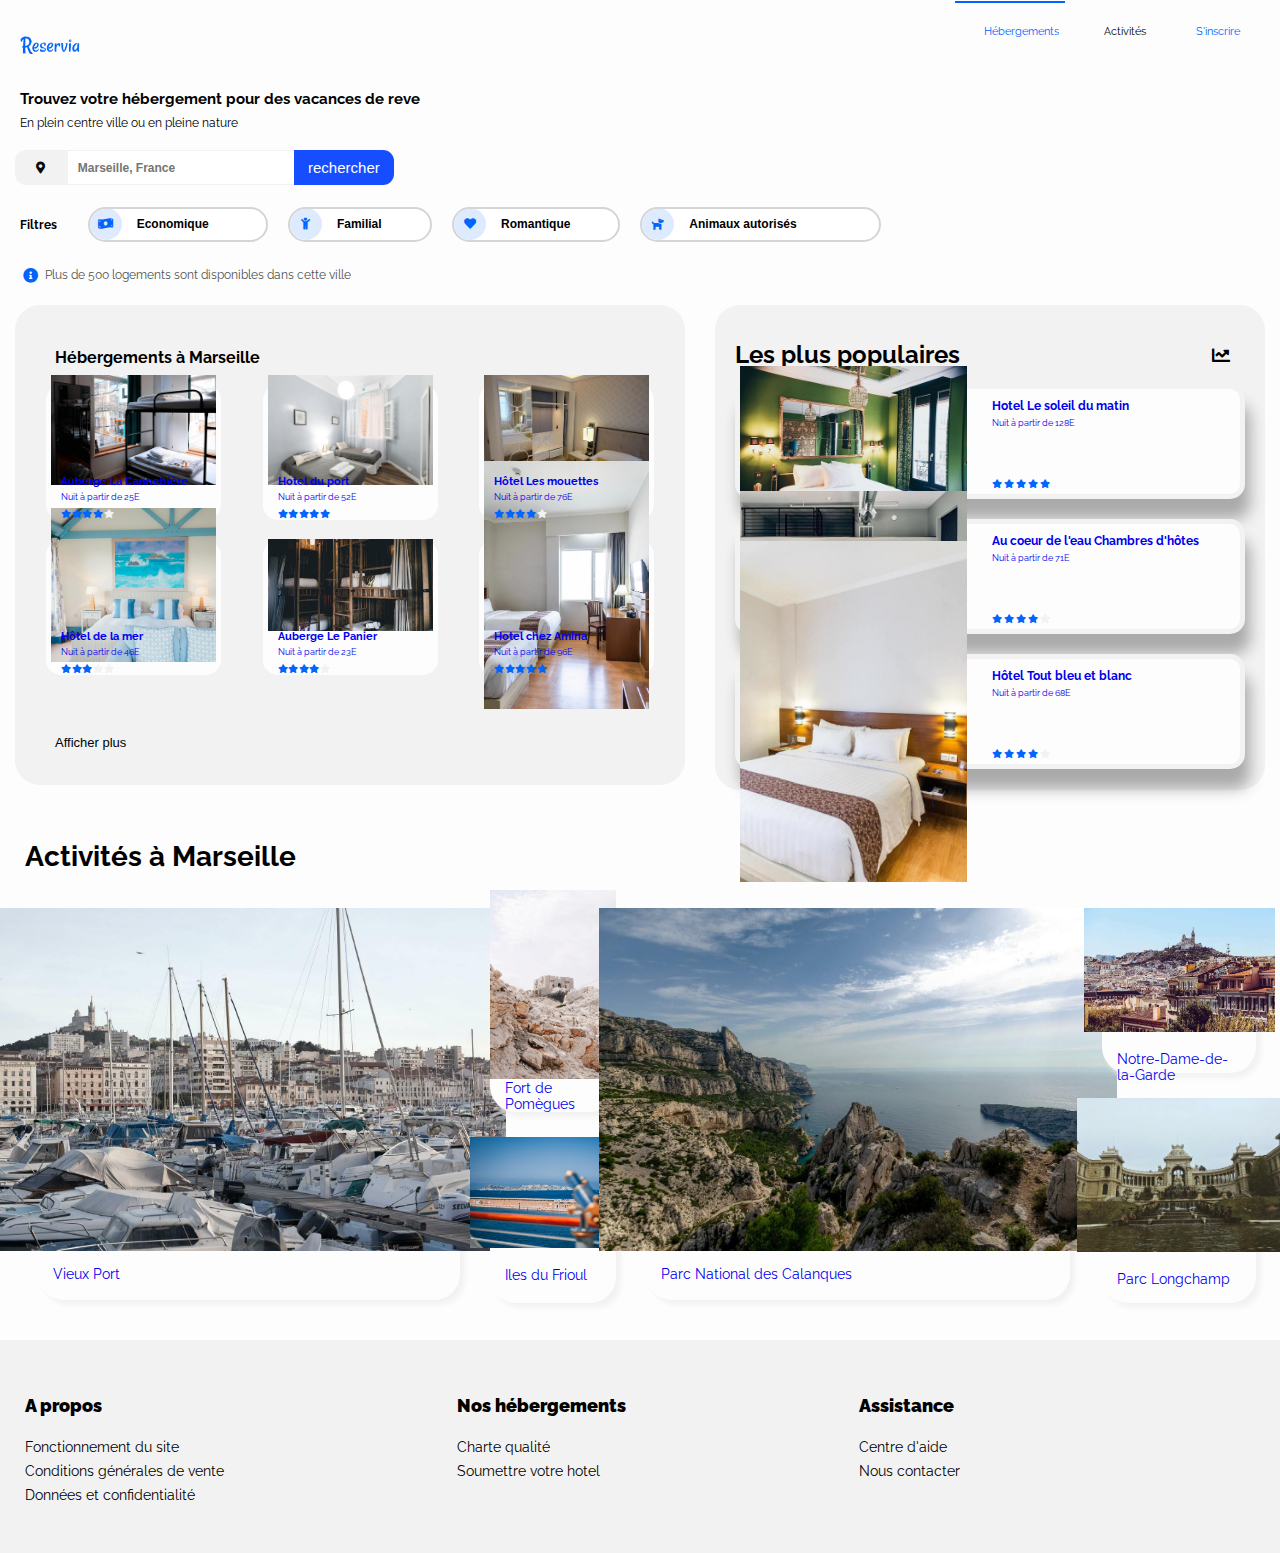
==== commit c49f3f7d: "hebergementweb v3" ====
--- a/index.html
+++ b/index.html
@@ -469,8 +469,7 @@
                         <a href="#">
                             <div class="card-activité parc-lon">
                                 <div class="img-activité">
-                                    <img src="P2_01_liengithub/
-                                    images/activites/3_medium/lena-paulin-wH2-EJoDcV0-unsplash.jpg" alt="photo activité6 "> 
+                                    <img src="P2_01_liengithub/images/activites/3_medium/lena-paulin-wH2-EJoDcV0-unsplash.jpg" alt="photo activité6 "> 
                                     <div class="activité-descr">
                                     <!--TITRE BOTTOM BOX-->
                                     <p>Parc Longchamp
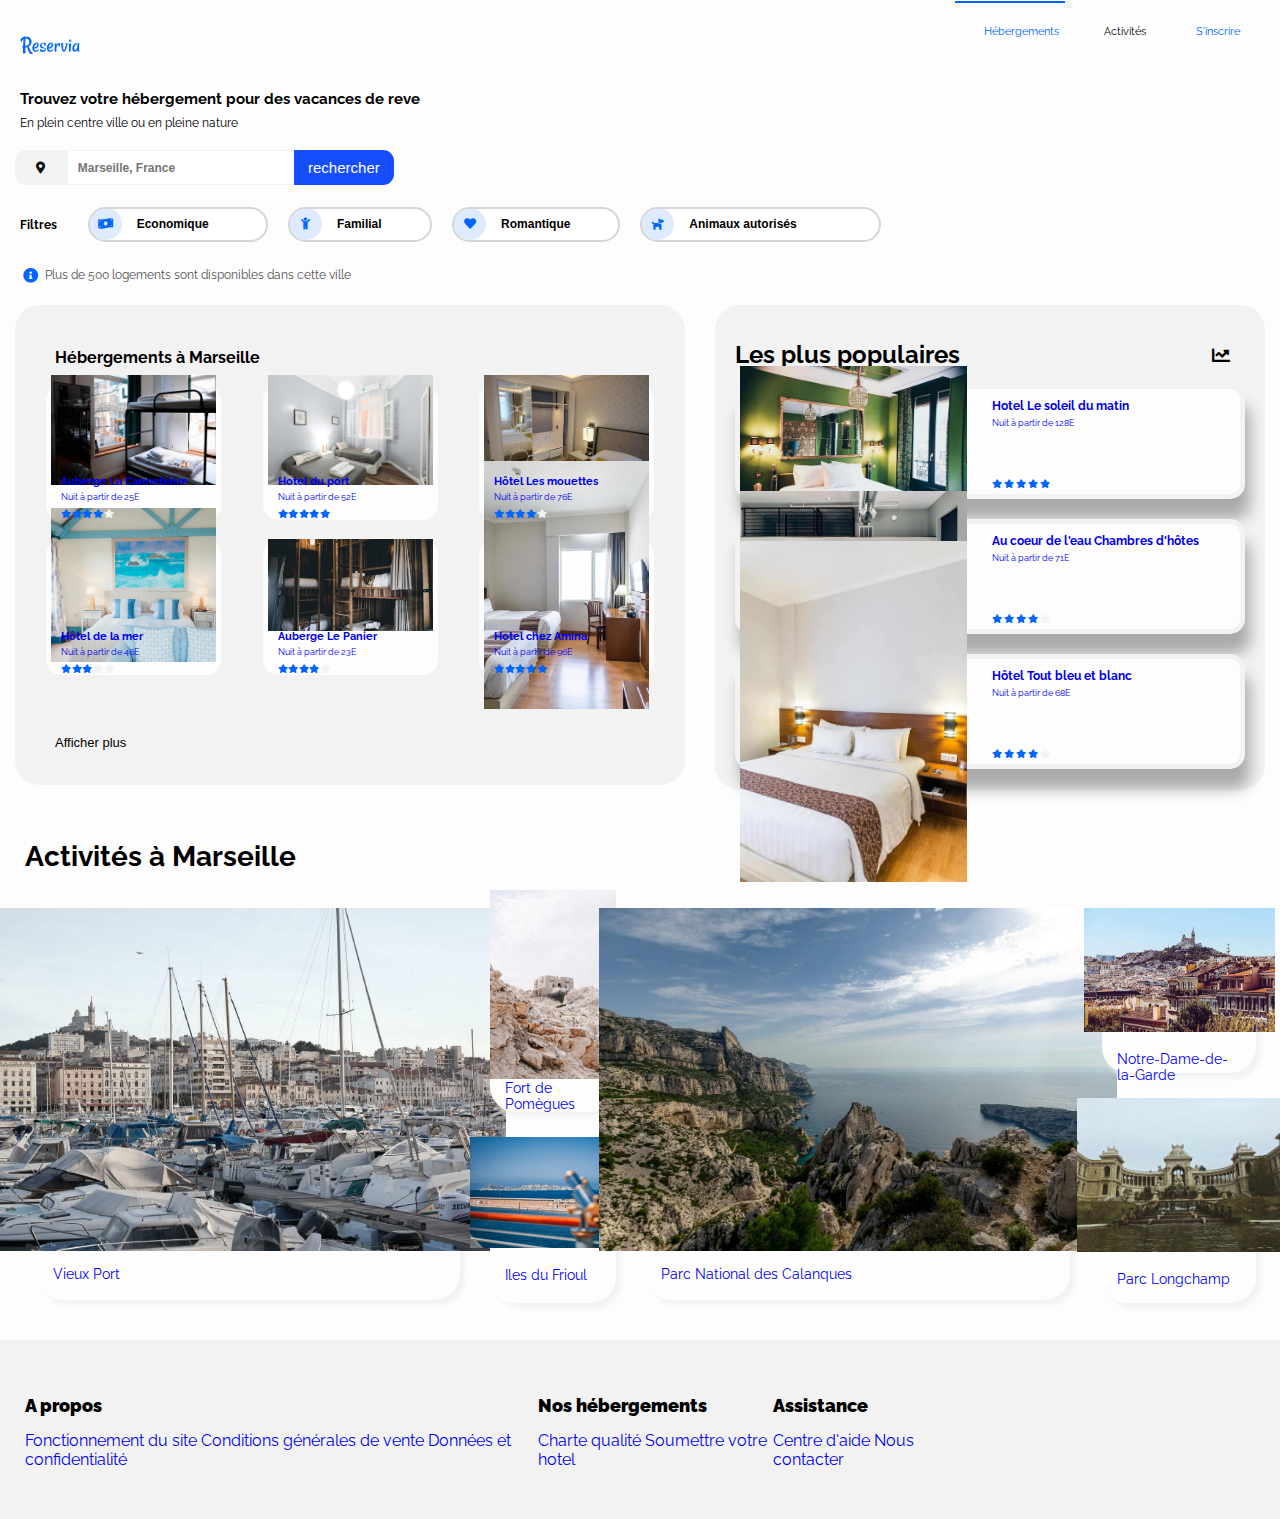
==== commit 64e149d3: "hebergementweb v4 add margin filter button" ====
--- a/index.html
+++ b/index.html
@@ -496,27 +496,27 @@
        <footer>
            <div class="foot-band">
                <section class="foot">
-               <div class="a-propos">
-                   <h2><strong>A propos</strong> </h2>
-                   <p>Fonctionnement du site</p>
-                   <p>Conditions générales de vente</p>
-                   <p>Données et confidentialité</p>
-               </div>
-            </section>
-            <section class="foot" >
-               <div class="nos-hebergements">
-                    <h2><strong>Nos hébergements</strong> </h2>
-                    <p>Charte qualité</p>
-                    <p>Soumettre votre hotel</p>
-                </div>
-            </section>
-            <section class="foot">
-                <div class="assistance">
-                    <h2><strong>Assistance</strong> </h2>
-                    <p>Centre d'aide</p>
-                    <p>Nous contacter</p>
-                </div>
-            </section>
+                    <div class="a-propos">
+                        <h2><strong>A propos</strong> </h2>
+                        <a href="#" >Fonctionnement du site</a>
+                        <a href="#" >Conditions générales de vente</a>
+                        <a href="#" >Données et confidentialité</a>
+                    </div>
+                </section>
+                <section class="foot" >
+                    <div class="nos-hebergements">
+                        <h2><strong>Nos hébergements</strong> </h2>
+                        <a href="#" >Charte qualité</a>
+                        <a href="#" >Soumettre votre hotel</a>
+                    </div>
+                </section>
+                <section class="foot">
+                    <div class="assistance">
+                        <h2><strong>Assistance</strong> </h2>
+                        <a href="#">Centre d'aide</a>
+                        <a href="#" >Nous contacter</a>
+                    </div>
+                </section>
            </div>
            
        </footer>
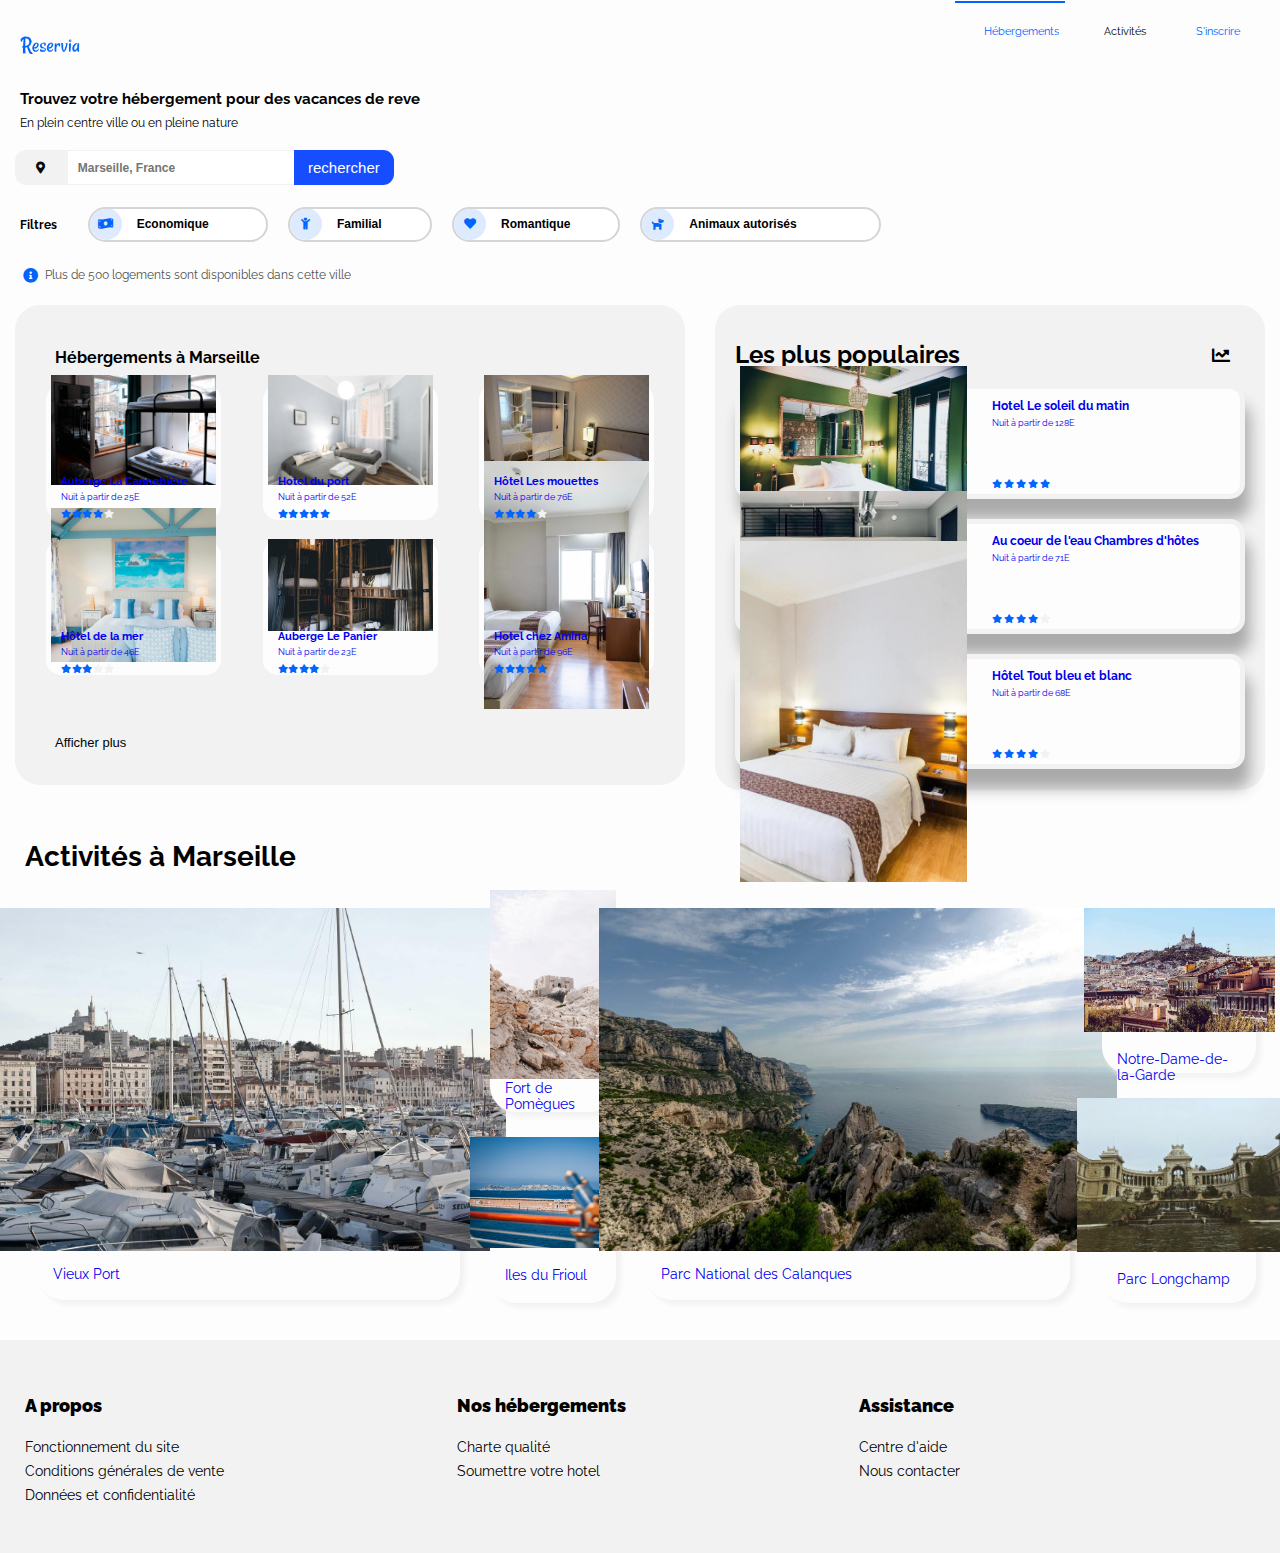
==== commit e70ec4ac: "add readme file" ====
--- a/index.html
+++ b/index.html
@@ -6,7 +6,7 @@
     <meta name="viewport" content="width=device-width, initial-scale=1.0">
     <link rel="stylesheet" href="style.css">
     <link rel="stylesheet" href="https://use.fontawesome.com/releases/v5.15.3/css/all.css">
-    <title>P2 hebergementweb maquette Reservia</title>
+    <title>P2 mission maquette Reservia</title>
 </head>
 
 
@@ -18,7 +18,7 @@
 
         <!--HEADER SECTION-->
         <header>
-            <img src="P2_01_liengithub/images/logo/Reservia@3x.png" alt="logo">
+            <img src="./images/logo/Reservia@3x.png" alt="logo">
                 <a class="hébergements" href="#Hébergements">Hébergements
                 </a>
                 <a class="activités" href="#Activités">Activités</a>
@@ -127,7 +127,7 @@
                      <div class="boxes-pop">
                         <!--IMAGE PART-->
                         <div class="img-pop">
-                            <img src="P2_01_liengithub/images/hebergements/4_small/emile-guillemot-Bj_rcSC5XfE-unsplash.jpg" alt="photo chambre">
+                            <img src="images/hebergements/4_small/emile-guillemot-Bj_rcSC5XfE-unsplash.jpg" alt="photo chambre">
                         </div>
                         
                             <!--DESCRIPTION PART-->
@@ -152,7 +152,7 @@
                 <a href="#">
                     <div class="boxes-pop">
                         <div class="img-pop">
-                            <img src="P2_01_liengithub/images/hebergements/4_small/aw-creative-VGs8z60yT2c-unsplash.jpg" alt="photo chambre2">
+                            <img src="images/hebergements/4_small/aw-creative-VGs8z60yT2c-unsplash.jpg" alt="photo chambre2">
                         </div>
                         
                             <div class="infhotel">
@@ -175,7 +175,7 @@
                 <a href="#">
                     <div class="boxes-pop">
                         <div class="img-pop">
-                            <img src="P2_01_liengithub/images/hebergements/4_small/febrian-zakaria-sjvU0THccQA-unsplash.jpg" alt="photo chambre3 ">
+                            <img src="images/hebergements/4_small/febrian-zakaria-sjvU0THccQA-unsplash.jpg" alt="photo chambre3 ">
                         </div>
                         
                             <div class="infhotel">
@@ -214,7 +214,7 @@
                     <a href="#">
                         <div class="card-heberg">
                             <div class="box-heberg-img">
-                                <img src="P2_01_liengithub/images/hebergements/3_medium/marcus-loke-WQJvWU_HZFo-unsplash.jpg" alt="photo heberg1">
+                                <img src="images/hebergements/3_medium/marcus-loke-WQJvWU_HZFo-unsplash.jpg" alt="photo heberg1">
                             </div>
                             
                                 <!--DESCRIPTION PART BOTTOM -->
@@ -240,7 +240,7 @@
                     <a href="#">
                         <div class="card-heberg">
                             <div class="box-heberg-img">
-                                <img src="P2_01_liengithub/images/hebergements/3_medium/fred-kleber-gTbaxaVLvsg-unsplash.jpg" alt="photo heberg2">
+                                <img src="images/hebergements/3_medium/fred-kleber-gTbaxaVLvsg-unsplash.jpg" alt="photo heberg2">
                             </div>
                             
                                 <!--DESCRIPTION PART BOTTOM-->
@@ -264,7 +264,7 @@
                     <a href="#">
                         <div class="card-heberg">
                             <div class="box-heberg-img">
-                                <img src="P2_01_liengithub/images/hebergements/3_medium/reisetopia-B8WIgxA_PFU-unsplash.jpg" alt="photo haberg3 ">
+                                <img src="images/hebergements/3_medium/reisetopia-B8WIgxA_PFU-unsplash.jpg" alt="photo haberg3 ">
                             </div>
                             
                                 <!--DESCRIPTION PART BOTTOM-->
@@ -294,7 +294,7 @@
                     <a href="#">
                         <div class="card-heberg">
                             <div class="box-heberg-img">
-                                <img src="P2_01_liengithub/images/hebergements/3_medium/annie-spratt-Eg1qcIitAuA-unsplash.jpg" alt="photo heberg4 ">
+                                <img src="images/hebergements/3_medium/annie-spratt-Eg1qcIitAuA-unsplash.jpg" alt="photo heberg4 ">
                             </div>
                             
                                 <!--DESCRIPTION PART BOTTOM-->
@@ -318,7 +318,7 @@
                     <a href="#">
                         <div class="card-heberg">
                             <div class="box-heberg-img">
-                                <img src="P2_01_liengithub/images/hebergements/3_medium/nicate-lee-kT-ZyaiwBe0-unsplash.jpg" alt="photo heberg5 ">
+                                <img src="images/hebergements/3_medium/nicate-lee-kT-ZyaiwBe0-unsplash.jpg" alt="photo heberg5 ">
                             </div>
                         
                             <!--DESCRIPTION PART BOTTOM-->
@@ -342,7 +342,7 @@
                     <a href="#">
                         <div class="card-heberg">
                             <div class="box-heberg-img">
-                                <img src="P2_01_liengithub/images/hebergements/3_medium/febrian-zakaria-M6S1WvfW68A-unsplash.jpg" alt="photo heberg6 ">
+                                <img src="images/hebergements/3_medium/febrian-zakaria-M6S1WvfW68A-unsplash.jpg" alt="photo heberg6 ">
                             </div>
                         
                             <!--DESCRIPTION PART BOTTOM-->
@@ -390,7 +390,7 @@
                     <a href="#">
                         <div class="card-activité vieux-port">
                             <div class="img-activité">
-                                <img src="P2_01_liengithub/images/activites/3_medium/reno-laithienne-QUgJhdY5Fyk-unsplash.jpg" alt="photo activite1 "> 
+                                <img src="images/activites/3_medium/reno-laithienne-QUgJhdY5Fyk-unsplash.jpg" alt="photo activite1 "> 
                             </div>
                             <!--TITRE BOTTOM BOX-->
                             <div class="activité-descr">
@@ -405,7 +405,7 @@
                             <a href="#">
                                 <div class="card-activité fort">
                                     <div class="img-activité">
-                                        <img src="P2_01_liengithub/images/activites/3_medium/paul-hermann-QFTrLdQIRhI-unsplash.jpg" alt="photo activité2 "> 
+                                        <img src="images/activites/3_medium/paul-hermann-QFTrLdQIRhI-unsplash.jpg" alt="photo activité2 "> 
                                             <div class="activité-descr">
                                                 <!--TITRE BOTTOM BOX-->
                                                 <p>Fort de Pomègues
@@ -420,7 +420,7 @@
                             <a href="#">
                                 <div class="card-activité iles">
                                     <div class="img-activité">
-                                        <img src="P2_01_liengithub/images/activites/3_medium/kevin-hikari-rV_Qd1l-VXg-unsplash.jpg" alt="photo activité3 ">
+                                        <img src="images/activites/3_medium/kevin-hikari-rV_Qd1l-VXg-unsplash.jpg" alt="photo activité3 ">
                                             <div class="activité-descr">
                                              <!--TITRE BOTTOM BOX-->
                                                 <p>Iles du Frioul
@@ -439,7 +439,7 @@
                      <a href="#">
                         <div class="card-activité parc">
                             <div class="img-activité">
-                                <img src="P2_01_liengithub/images/activites/3_medium/kilyan-sockalingum-NR8-cBCN3aI-unsplash.jpg" alt="photo activité4 "> 
+                                <img src="images/activites/3_medium/kilyan-sockalingum-NR8-cBCN3aI-unsplash.jpg" alt="photo activité4 "> 
                             </div>
                             <!--TITRE BOTTOM BOX-->
                             <div class="activité-descr">
@@ -455,7 +455,7 @@
                         <a href="#">
                             <div class="card-activité notre">
                                 <div class="img-activité">
-                                    <img src="P2_01_liengithub/images/activites/3_medium/florian-wehde-xW9e8gdotxI-unsplash.jpg" alt="photo activité5 "> 
+                                    <img src="images/activites/3_medium/florian-wehde-xW9e8gdotxI-unsplash.jpg" alt="photo activité5 "> 
                                     <div class="activité-descr">
                                     <!--TITRE BOTTOM BOX-->
                                     <p>Notre-Dame-de-la-Garde
@@ -469,7 +469,7 @@
                         <a href="#">
                             <div class="card-activité parc-lon">
                                 <div class="img-activité">
-                                    <img src="P2_01_liengithub/images/activites/3_medium/lena-paulin-wH2-EJoDcV0-unsplash.jpg" alt="photo activité6 "> 
+                                    <img src="images/activites/3_medium/lena-paulin-wH2-EJoDcV0-unsplash.jpg" alt="photo activité6 "> 
                                     <div class="activité-descr">
                                     <!--TITRE BOTTOM BOX-->
                                     <p>Parc Longchamp
@@ -495,26 +495,26 @@
 
        <footer>
            <div class="foot-band">
-               <section class="foot">
+                <section class="foot">
                     <div class="a-propos">
                         <h2><strong>A propos</strong> </h2>
-                        <a href="#" >Fonctionnement du site</a>
-                        <a href="#" >Conditions générales de vente</a>
-                        <a href="#" >Données et confidentialité</a>
+                        <a href="#">Fonctionnement du site</a>
+                        <a href="#">Conditions générales de vente</a>
+                        <a href="#">Données et confidentialité</a>
                     </div>
                 </section>
                 <section class="foot" >
                     <div class="nos-hebergements">
                         <h2><strong>Nos hébergements</strong> </h2>
-                        <a href="#" >Charte qualité</a>
-                        <a href="#" >Soumettre votre hotel</a>
+                        <a href="#">Charte qualité</a>
+                        <a href="#">Soumettre votre hotel</a>
                     </div>
                 </section>
                 <section class="foot">
                     <div class="assistance">
                         <h2><strong>Assistance</strong> </h2>
                         <a href="#">Centre d'aide</a>
-                        <a href="#" >Nous contacter</a>
+                        <a href="#">Nous contacter</a>
                     </div>
                 </section>
            </div>
--- a/style.css
+++ b/style.css
@@ -412,6 +412,7 @@
 
 .fam{
     width: 40%;
+    margin-left: 10px;
 }
 
 .fam span{
@@ -894,7 +895,10 @@
 /*Divs inside footer*/
 
 .a-propos, .nos-hebergements, .assistance{
+    /*background-color: darkslategray;*/
     margin: 0px 0px 45px 0px;
+    display: flex;
+    flex-direction: column;
 }
 
 
@@ -902,6 +906,7 @@
 
 
 .a-propos h2, .nos-hebergements h2, .assistance h2{
+    /*background-color: darkgoldenrod;*/
     font-size: 18px;
     margin-bottom: 15px;
 }
@@ -910,9 +915,11 @@
 
 
 
-footer p{
+footer a{
+    /*background-color: darkorchid;*/
     font-size: 14px;
     padding-top: 8px;
+    color: black;
 }
 
 
@@ -1050,6 +1057,7 @@
 
     .filtres button{
         width: 300px;
+        margin: 0 auto;
     }
 
 
@@ -1061,7 +1069,6 @@
 
 
     .filtres span{
-        /*background-color: rgb(163, 6, 6);*/
         margin: auto;
         padding-right: 50px;
         opacity: 0.7;
@@ -1339,7 +1346,7 @@
 /*..............................................*/
 /*...MEDIA QUERIES PART*/
 
-/*...DESKTOP PART min-width:700px*/
+/*...DESKTOP PART min-width:1057px*/
 
 
 
@@ -1352,7 +1359,7 @@
 
 
 
-@media screen and (min-width:1056px) {
+@media screen and (min-width:1057px) {
     header .activités, header .hébergements, header .inscription{
     /*background-color: lawngreen;*/
     padding: 0px;
@@ -1365,7 +1372,7 @@
 /*...HEADER PART*/
 
 
-@media screen and (min-width:1056px) {
+@media screen and (min-width:1057px) {
     header{
        /* background-color: sandybrown;*/
         display: flex;
@@ -1461,7 +1468,7 @@
 
 /*...DIV LOCALISATION*/
 
-@media  screen and (min-width:1056px) {
+@media  screen and (min-width:1057px) {
     .localisation{
         /*background-color: blueviolet;*/
         width: 80%;
@@ -1562,7 +1569,7 @@
 
 /*...FILTRES BOX*/
 
-@media  screen and (min-width:1056px) {
+@media  screen and (min-width:1057px) {
     .filtres-box{
         /*background-color: rgb(105, 255, 105);*/
         display: flex;
@@ -1634,7 +1641,7 @@
 
 /*...PARAGRAPH INFORMATION*/
 
-@media  screen and (min-width:1056px) {
+@media  screen and (min-width:1057px) {
    .information{
         /*background-color: rosybrown;*/
         height: 30px;
@@ -1670,7 +1677,7 @@
 
 /*...GENERAL CONTAINER*/
 
-@media  screen and (min-width:1056px) {
+@media  screen and (min-width:1057px) {
     #responsive-bloc{
         /*background-color: coral;*/
         height: 460px;
@@ -1686,7 +1693,7 @@
 /*...RESPONSIVE POPULAR BLOC PART*/
 
 
-@media  screen and (min-width:1056px) {
+@media  screen and (min-width:1057px) {
     .pop{
         /*background-color: rgb(156, 80, 255);*/
         /*width: 285px;*/
@@ -1776,7 +1783,7 @@
 /*...RESPONSIVE HEBERGEMENTS A MARSEILLE PART*/
 
 
-@media  screen and (min-width:1056px) {
+@media  screen and (min-width:1057px) {
    .heberg-container{
         /*background-color: darkred;*/
         background-color: #F2F2F2;
@@ -1909,7 +1916,7 @@
 /*...AFFICHER PLUS INSCRIPTION*/
 
 
- @media  screen and (min-width:1056px) {
+ @media  screen and (min-width:1057px) {
     .afficher-plus{
         transform: translateY(-55px) ;
         margin-left: 35px;
@@ -1927,7 +1934,7 @@
 
 
  
- @media  screen and (min-width:1056px) {
+ @media  screen and (min-width:1057px) {
 
  
     .activité-container{
@@ -2124,7 +2131,7 @@
 /*...FOOTER*/
 
 
-@media  screen and (min-width:1056px) {
+@media  screen and (min-width:1057px) {
     footer{
         /*background-color: darkorange;*/
         display: flex;
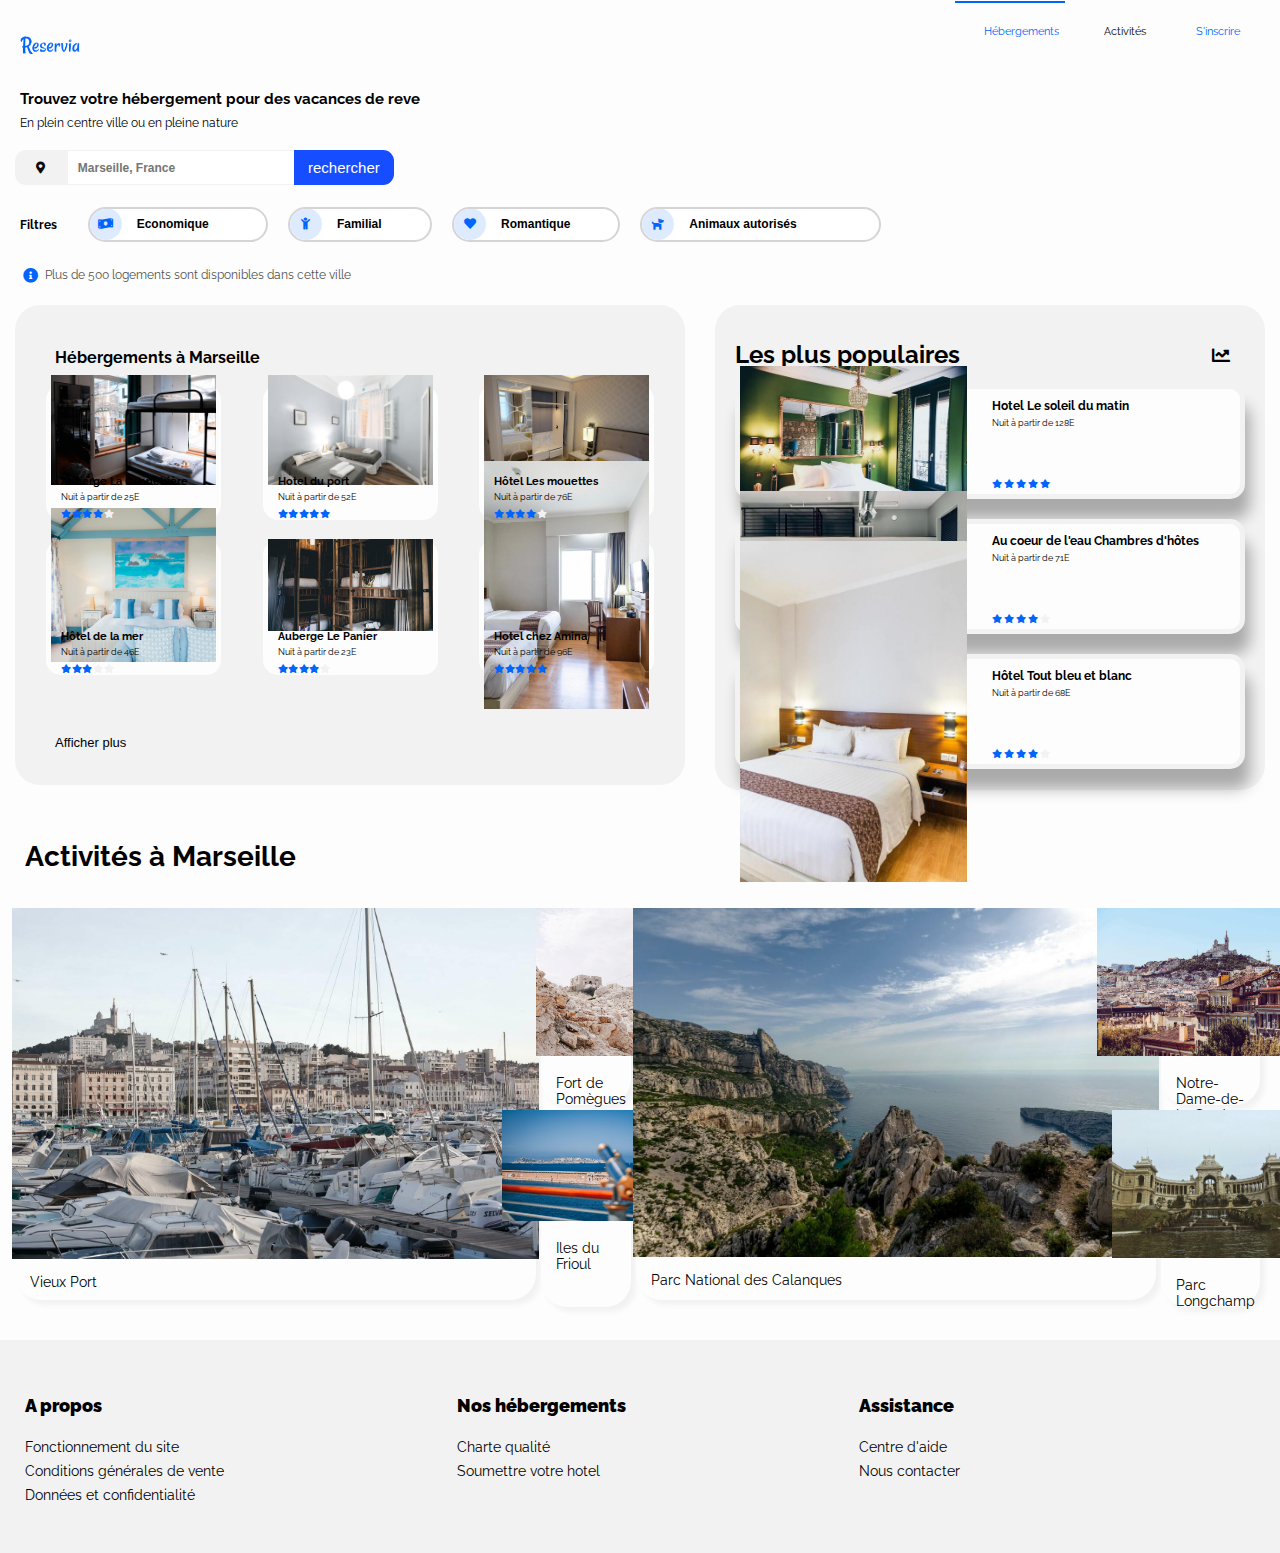
==== commit 7272c48d: "cursor on cards" ====
--- a/index.html
+++ b/index.html
@@ -123,8 +123,8 @@
                 </div>
                 
                 <!--FIRST CARD MOST POPULAR-->
-                 <a href="#">
-                     <div class="boxes-pop">
+                 
+                     <div class="boxes-pop pointer">
                         <!--IMAGE PART-->
                         <div class="img-pop">
                             <img src="images/hebergements/4_small/emile-guillemot-Bj_rcSC5XfE-unsplash.jpg" alt="photo chambre">
@@ -145,12 +145,12 @@
                                         </div>
                             </div>
                    </div> 
-                </a>
+                
 
 
                 <!--SECOND CARD MOST POPULAR-->
-                <a href="#">
-                    <div class="boxes-pop">
+                 
+                    <div class="boxes-pop pointer">
                         <div class="img-pop">
                             <img src="images/hebergements/4_small/aw-creative-VGs8z60yT2c-unsplash.jpg" alt="photo chambre2">
                         </div>
@@ -169,11 +169,11 @@
                                         </div>
                             </div>
                     </div>
-                </a>
+               
 
                 <!--THIRD CARD MOST POPULAR-->
-                <a href="#">
-                    <div class="boxes-pop">
+               
+                    <div class="boxes-pop pointer">
                         <div class="img-pop">
                             <img src="images/hebergements/4_small/febrian-zakaria-sjvU0THccQA-unsplash.jpg" alt="photo chambre3 ">
                         </div>
@@ -192,7 +192,7 @@
                                         </div>
                             </div>
                     </div>
-                </a>
+                
 
             </div>
        
@@ -211,8 +211,8 @@
                 
                 <div class="first-line-boxes">
                     <!--FIRST MARSEILLE HOSTING CARD-->
-                    <a href="#">
-                        <div class="card-heberg">
+                    
+                        <div class="card-heberg pointer">
                             <div class="box-heberg-img">
                                 <img src="images/hebergements/3_medium/marcus-loke-WQJvWU_HZFo-unsplash.jpg" alt="photo heberg1">
                             </div>
@@ -232,13 +232,13 @@
                                             </div>
                                 </div>
                         </div>
-                    </a>
+                    
 
 
 
                     <!--SECOND MARSEILLE HOSTING CARD-->
-                    <a href="#">
-                        <div class="card-heberg">
+                    
+                        <div class="card-heberg pointer">
                             <div class="box-heberg-img">
                                 <img src="images/hebergements/3_medium/fred-kleber-gTbaxaVLvsg-unsplash.jpg" alt="photo heberg2">
                             </div>
@@ -258,11 +258,11 @@
                                             </div>
                                 </div>
                         </div> 
-                    </a>
+                   
 
                     <!--THIRD MARSEILLE HOSTING CARD-->
-                    <a href="#">
-                        <div class="card-heberg">
+                    
+                        <div class="card-heberg pointer">
                             <div class="box-heberg-img">
                                 <img src="images/hebergements/3_medium/reisetopia-B8WIgxA_PFU-unsplash.jpg" alt="photo haberg3 ">
                             </div>
@@ -282,7 +282,7 @@
                                             </div>
                                 </div>
                         </div> 
-                    </a> 
+                    
                 </div>
                 <!--end first line boxes-->
                 
@@ -291,8 +291,8 @@
 
                 <div class="second-line-boxes">
                     <!--FOURTH MARSEILLE HOSTING CARD-->
-                    <a href="#">
-                        <div class="card-heberg">
+                    
+                        <div class="card-heberg pointer">
                             <div class="box-heberg-img">
                                 <img src="images/hebergements/3_medium/annie-spratt-Eg1qcIitAuA-unsplash.jpg" alt="photo heberg4 ">
                             </div>
@@ -312,11 +312,11 @@
                                             </div>
                                 </div>
                         </div>
-                    </a>
+                   
 
                     <!--FIFTH MARSEILLE HOSTING CARD-->
-                    <a href="#">
-                        <div class="card-heberg">
+               
+                        <div class="card-heberg pointer">
                             <div class="box-heberg-img">
                                 <img src="images/hebergements/3_medium/nicate-lee-kT-ZyaiwBe0-unsplash.jpg" alt="photo heberg5 ">
                             </div>
@@ -336,11 +336,11 @@
                                         </div>
                             </div>
                         </div>
-                    </a>
+                    
 
                     <!--SIXTH MARSEILLE HOSTING CARD-->
-                    <a href="#">
-                        <div class="card-heberg">
+                    
+                        <div class="card-heberg pointer">
                             <div class="box-heberg-img">
                                 <img src="images/hebergements/3_medium/febrian-zakaria-M6S1WvfW68A-unsplash.jpg" alt="photo heberg6 ">
                             </div>
@@ -360,7 +360,7 @@
                                         </div>
                             </div>
                         </div>
-                    </a>
+                    
                 </div>
                 
             </div>
@@ -387,8 +387,8 @@
 
                 <div class="responsive-activités-principale">
                     <!--FIRST ACTIVITY CARD-->
-                    <a href="#">
-                        <div class="card-activité vieux-port">
+                  
+                        <div class="card-activité vieux-port pointer">
                             <div class="img-activité">
                                 <img src="images/activites/3_medium/reno-laithienne-QUgJhdY5Fyk-unsplash.jpg" alt="photo activite1 "> 
                             </div>
@@ -398,12 +398,12 @@
                                 </p>
                             </div>
                         </div>
-                    </a>
+                   
 
                     <div class="responsive-activites-duo">
                             <!--SECOND ACTIVITY CARD-->
-                            <a href="#">
-                                <div class="card-activité fort">
+                            
+                                <div class="card-activité fort pointer">
                                     <div class="img-activité">
                                         <img src="images/activites/3_medium/paul-hermann-QFTrLdQIRhI-unsplash.jpg" alt="photo activité2 "> 
                                             <div class="activité-descr">
@@ -414,11 +414,11 @@
                                     </div>
                                     
                                 </div>
-                            </a>
+                           
 
                             <!--THIRD ACTIVITY CARD-->
-                            <a href="#">
-                                <div class="card-activité iles">
+                        
+                                <div class="card-activité iles pointer">
                                     <div class="img-activité">
                                         <img src="images/activites/3_medium/kevin-hikari-rV_Qd1l-VXg-unsplash.jpg" alt="photo activité3 ">
                                             <div class="activité-descr">
@@ -428,7 +428,7 @@
                                             </div> 
                                     </div>
                                 </div>
-                            </a>   
+                           
                             
                     </div>
 
@@ -436,8 +436,8 @@
                      
 
                      <!--FOURTH ACTIVITY CARD-->
-                     <a href="#">
-                        <div class="card-activité parc">
+                     
+                        <div class="card-activité parc pointer">
                             <div class="img-activité">
                                 <img src="images/activites/3_medium/kilyan-sockalingum-NR8-cBCN3aI-unsplash.jpg" alt="photo activité4 "> 
                             </div>
@@ -447,13 +447,13 @@
                                 </p>
                             </div>
                         </div>
-                    </a>
+                   
 
 
                     <div class="responsive-activites-duo-b">
                         <!--FIFTH ACTIVITY CARD-->
-                        <a href="#">
-                            <div class="card-activité notre">
+                       
+                            <div class="card-activité notre pointer">
                                 <div class="img-activité">
                                     <img src="images/activites/3_medium/florian-wehde-xW9e8gdotxI-unsplash.jpg" alt="photo activité5 "> 
                                     <div class="activité-descr">
@@ -463,11 +463,11 @@
                                     </div>
                                 </div>
                             </div>
-                        </a>
+                       
 
                         <!--SIXTH ACTIVITY CARD-->
-                        <a href="#">
-                            <div class="card-activité parc-lon">
+                       
+                            <div class="card-activité parc-lon pointer">
                                 <div class="img-activité">
                                     <img src="images/activites/3_medium/lena-paulin-wH2-EJoDcV0-unsplash.jpg" alt="photo activité6 "> 
                                     <div class="activité-descr">
@@ -477,7 +477,7 @@
                                     </div>
                                 </div>
                             </div>
-                        </a>
+                        
 
                     </div>
 
--- a/style.css
+++ b/style.css
@@ -17,7 +17,9 @@
 
 
 
-
+.pointer{
+    cursor: pointer;
+}
 
 
 
